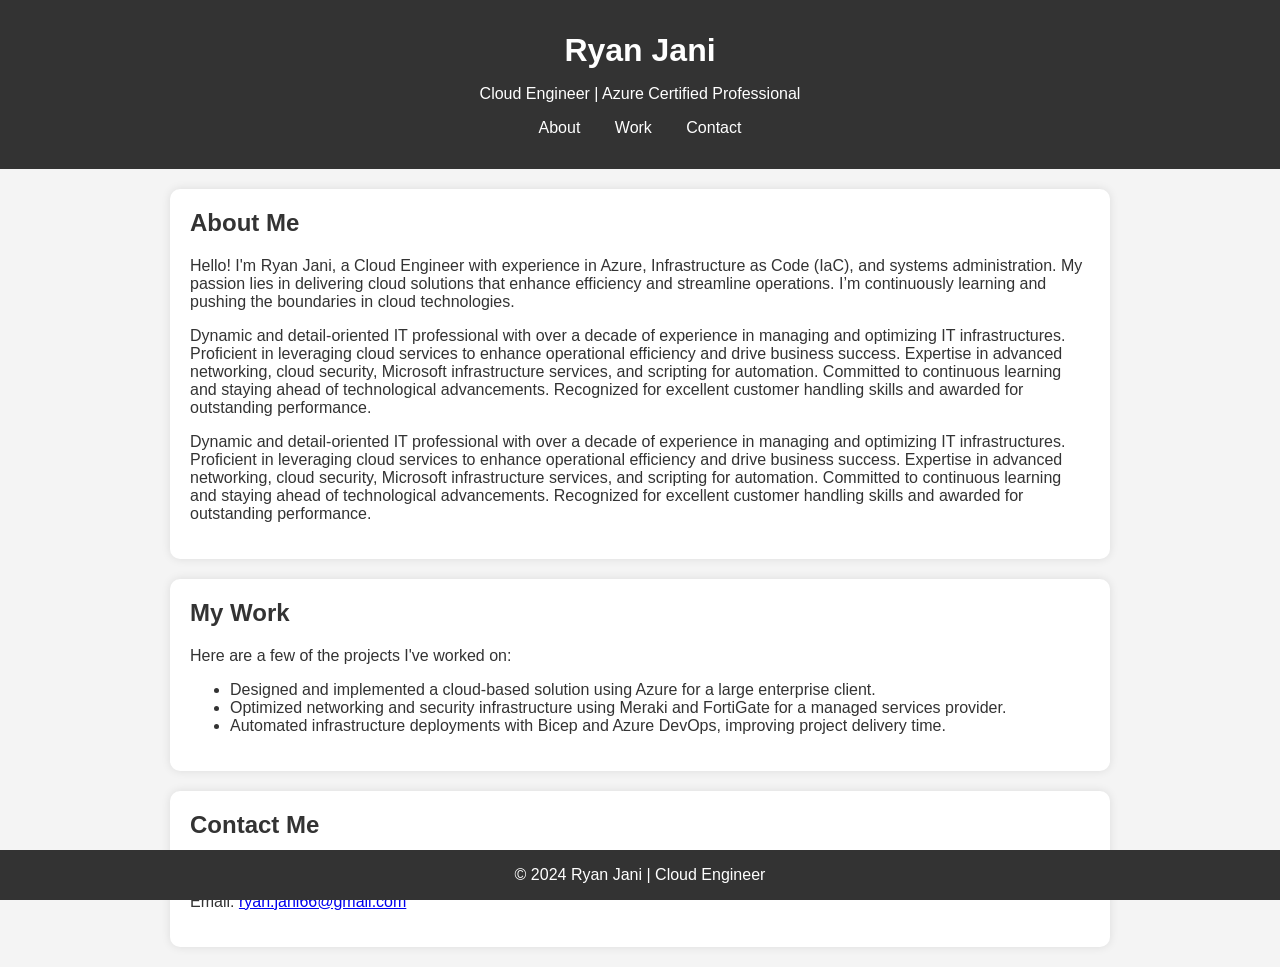
==== index.html @ 12c31dfa "Update and rename home.html to index.html" ====
<!DOCTYPE html>
<html lang="en">
<head>
    <meta charset="UTF-8">
    <meta name="viewport" content="width=device-width, initial-scale=1.0">
    <meta name="description" content="Ryan Jani - Cloud Engineer | Azure Certified Professional.">
    <title>Ryan Jani | Cloud Engineer</title>
    <style>
        body {
            font-family: Arial, sans-serif;
            margin: 0;
            padding: 0;
            background-color: #f4f4f4;
            color: #333;
        }
        header {
            background-color: #333;
            color: white;
            text-align: center;
            padding: 2rem 0;
        }
        header h1 {
            margin: 0;
        }
        nav {
            margin-top: 1rem;
        }
        nav a {
            margin: 0 15px;
            color: white;
            text-decoration: none;
        }
        section {
            max-width: 900px;
            margin: 20px auto;
            padding: 20px;
            background-color: white;
            border-radius: 10px;
            box-shadow: 0 0 10px rgba(0, 0, 0, 0.1);
        }
        h2 {
            margin-top: 0;
        }
        footer {
            text-align: center;
            padding: 1rem 0;
            background-color: #333;
            color: white;
            position: absolute;
            bottom: 0;
            width: 100%;
        }
    </style>
</head>
<body>

<header>
    <h1>Ryan Jani</h1>
    <p>Cloud Engineer | Azure Certified Professional</p>
    <nav>
        <a href="#about">About</a>
        <a href="#work">Work</a>
        <a href="#contact">Contact</a>
    </nav>
</header>

<section id="about">
    <h2>About Me</h2>
    <p>Hello! I'm Ryan Jani, a Cloud Engineer with experience in Azure, Infrastructure as Code (IaC), and systems administration. My passion lies in delivering cloud solutions that enhance efficiency and streamline operations. I’m continuously learning and pushing the boundaries in cloud technologies.</p>
	
	<p>Dynamic and detail-oriented IT professional with over a decade of experience in managing and optimizing IT infrastructures. Proficient in leveraging cloud services to enhance operational efficiency and drive business success. Expertise in advanced networking, cloud security, Microsoft infrastructure services, and scripting for automation. Committed to continuous learning and staying ahead of technological advancements. Recognized for excellent customer handling skills and awarded for outstanding performance.</p>
	<p>Dynamic and detail-oriented IT professional with over a decade of experience in managing and optimizing IT infrastructures. Proficient in leveraging cloud services to enhance operational efficiency and drive business success. Expertise in advanced networking, cloud security, Microsoft infrastructure services, and scripting for automation. Committed to continuous learning and staying ahead of technological advancements. Recognized for excellent customer handling skills and awarded for outstanding performance.</p>

</section>

<section id="work">
    <h2>My Work</h2>
    <p>Here are a few of the projects I've worked on:</p>
    <ul>
        <li>Designed and implemented a cloud-based solution using Azure for a large enterprise client.</li>
        <li>Optimized networking and security infrastructure using Meraki and FortiGate for a managed services provider.</li>
        <li>Automated infrastructure deployments with Bicep and Azure DevOps, improving project delivery time.</li>
    </ul>
</section>

<section id="contact">
    <h2>Contact Me</h2>
    <p>If you're interested in learning more or want to get in touch, feel free to contact me at:</p>
    <p>Email: <a href="mailto:ryan.jani66@gmail.com">ryan.jani66@gmail.com</a></p>
</section>

<footer>
    &copy; 2024 Ryan Jani | Cloud Engineer
</footer>

</body>
</html>
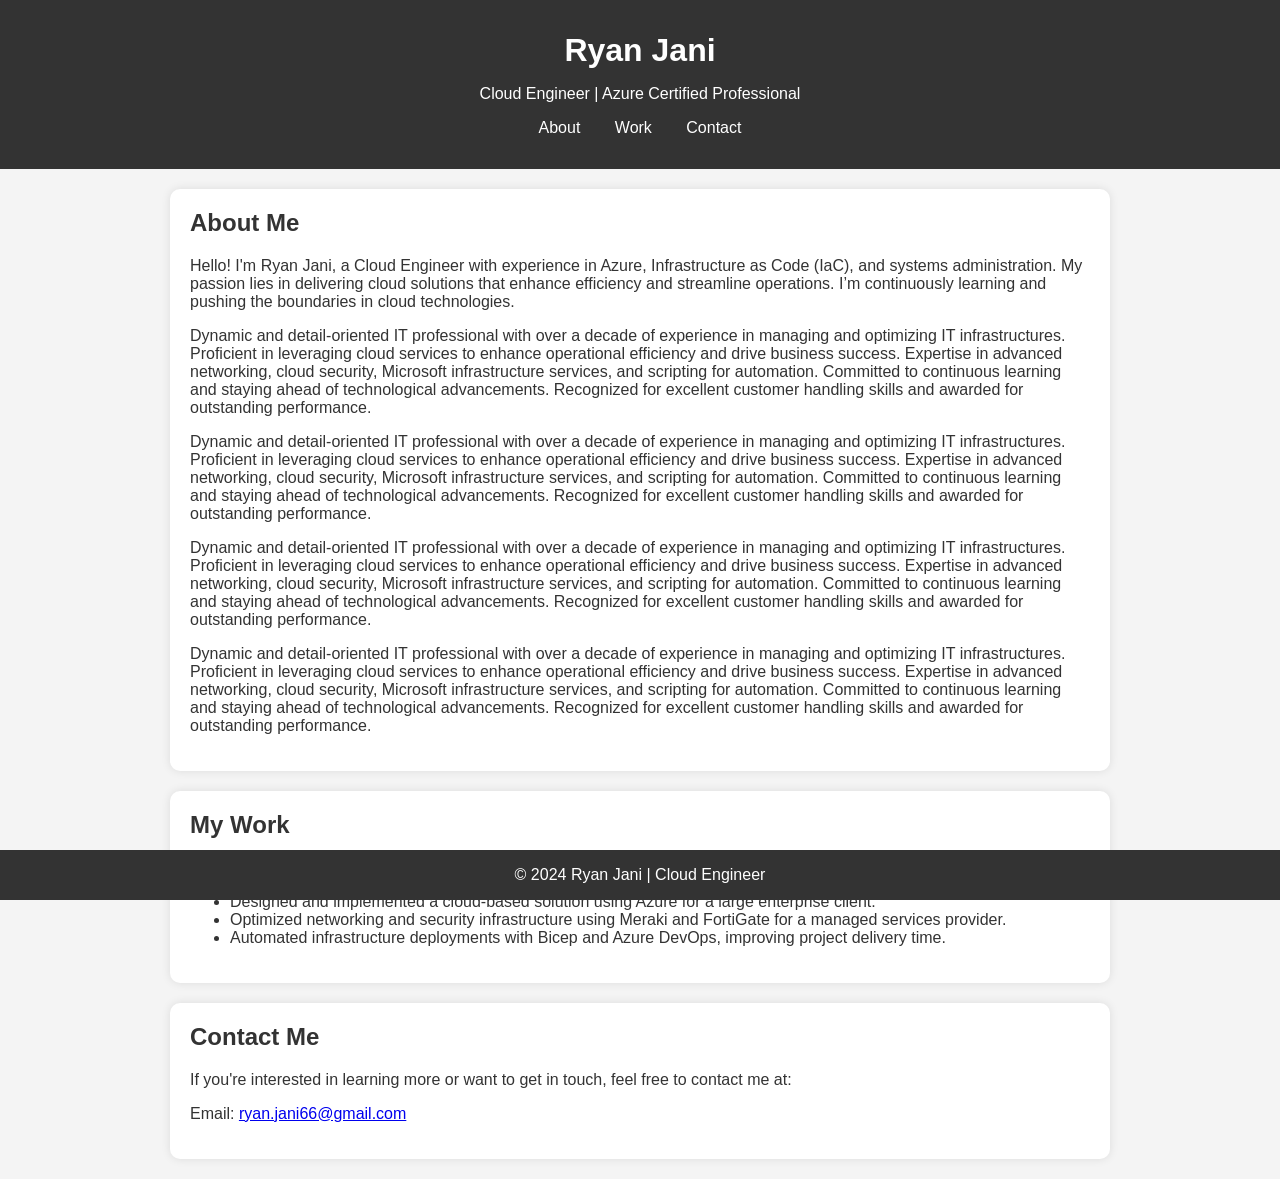
==== commit a6f0b5d5: "Update index.html" ====
--- a/index.html
+++ b/index.html
@@ -70,6 +70,8 @@
 	
 	<p>Dynamic and detail-oriented IT professional with over a decade of experience in managing and optimizing IT infrastructures. Proficient in leveraging cloud services to enhance operational efficiency and drive business success. Expertise in advanced networking, cloud security, Microsoft infrastructure services, and scripting for automation. Committed to continuous learning and staying ahead of technological advancements. Recognized for excellent customer handling skills and awarded for outstanding performance.</p>
 	<p>Dynamic and detail-oriented IT professional with over a decade of experience in managing and optimizing IT infrastructures. Proficient in leveraging cloud services to enhance operational efficiency and drive business success. Expertise in advanced networking, cloud security, Microsoft infrastructure services, and scripting for automation. Committed to continuous learning and staying ahead of technological advancements. Recognized for excellent customer handling skills and awarded for outstanding performance.</p>
+	<p>Dynamic and detail-oriented IT professional with over a decade of experience in managing and optimizing IT infrastructures. Proficient in leveraging cloud services to enhance operational efficiency and drive business success. Expertise in advanced networking, cloud security, Microsoft infrastructure services, and scripting for automation. Committed to continuous learning and staying ahead of technological advancements. Recognized for excellent customer handling skills and awarded for outstanding performance.</p>
+	<p>Dynamic and detail-oriented IT professional with over a decade of experience in managing and optimizing IT infrastructures. Proficient in leveraging cloud services to enhance operational efficiency and drive business success. Expertise in advanced networking, cloud security, Microsoft infrastructure services, and scripting for automation. Committed to continuous learning and staying ahead of technological advancements. Recognized for excellent customer handling skills and awarded for outstanding performance.</p>
 
 </section>
 
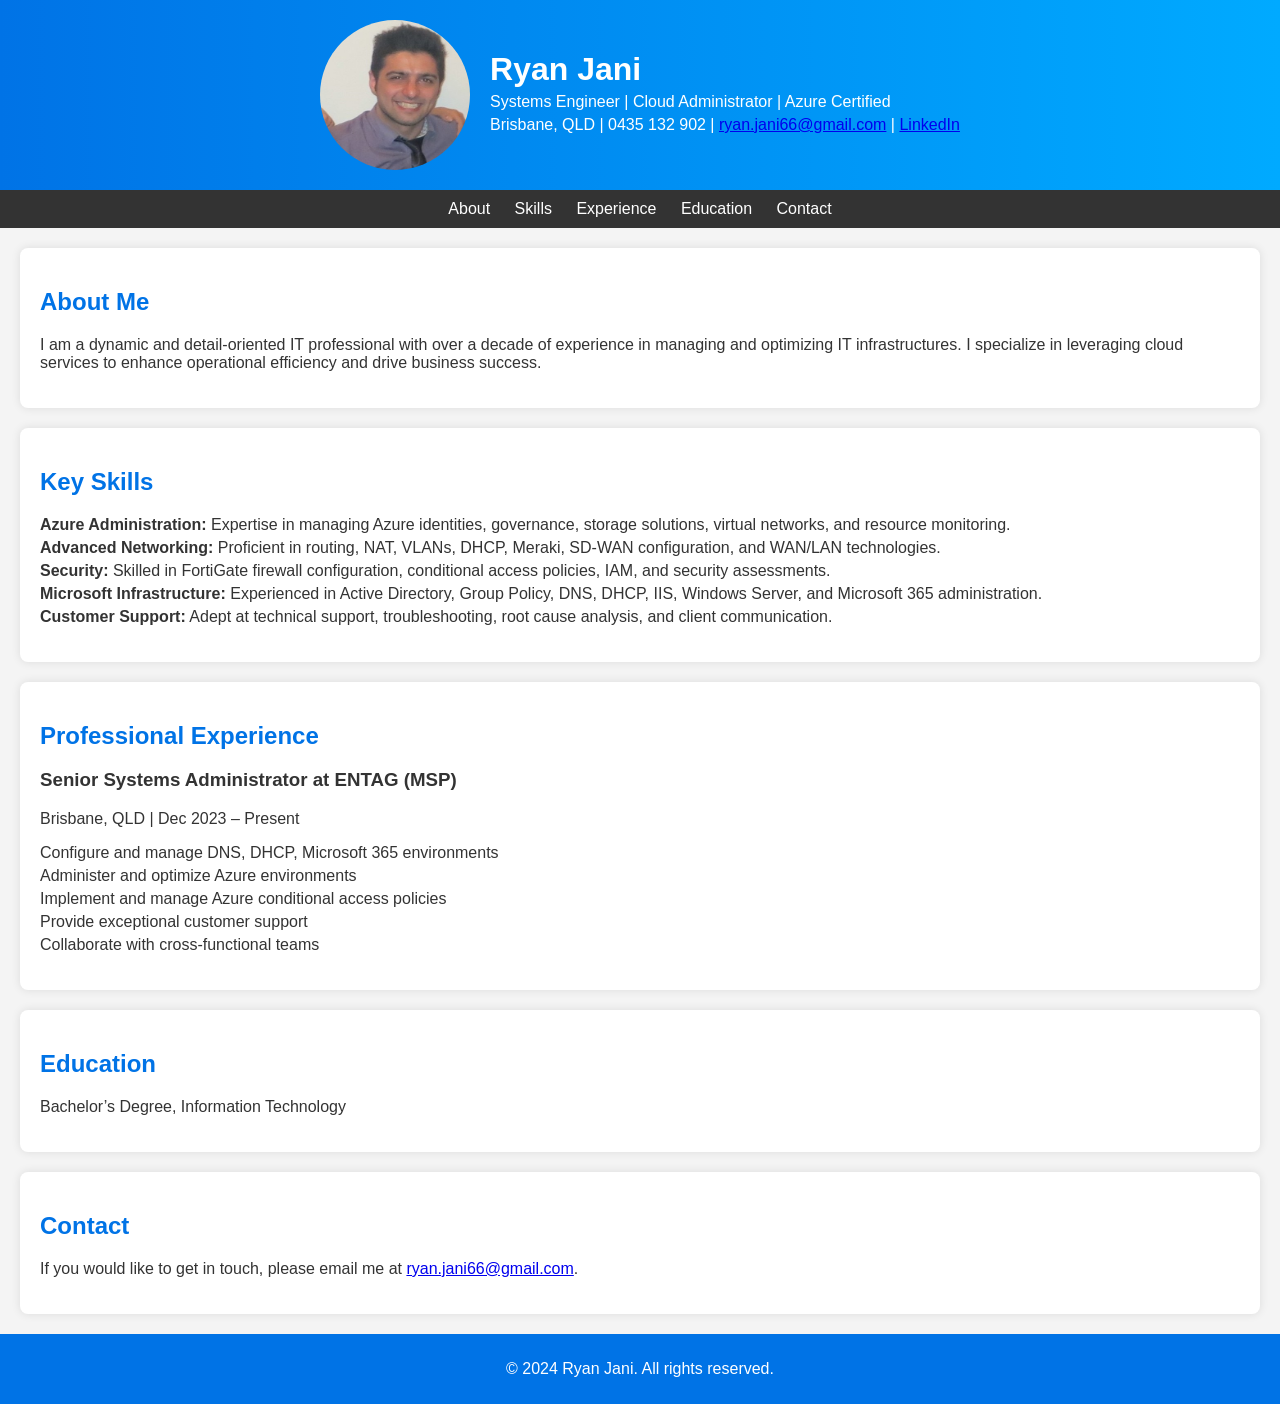
==== commit a4346d00: "Add files via upload" ====
--- a/index.html
+++ b/index.html
@@ -3,97 +3,66 @@
 <head>
     <meta charset="UTF-8">
     <meta name="viewport" content="width=device-width, initial-scale=1.0">
-    <meta name="description" content="Ryan Jani - Cloud Engineer | Azure Certified Professional.">
-    <title>Ryan Jani | Cloud Engineer</title>
-    <style>
-        body {
-            font-family: Arial, sans-serif;
-            margin: 0;
-            padding: 0;
-            background-color: #f4f4f4;
-            color: #333;
-        }
-        header {
-            background-color: #333;
-            color: white;
-            text-align: center;
-            padding: 2rem 0;
-        }
-        header h1 {
-            margin: 0;
-        }
-        nav {
-            margin-top: 1rem;
-        }
-        nav a {
-            margin: 0 15px;
-            color: white;
-            text-decoration: none;
-        }
-        section {
-            max-width: 900px;
-            margin: 20px auto;
-            padding: 20px;
-            background-color: white;
-            border-radius: 10px;
-            box-shadow: 0 0 10px rgba(0, 0, 0, 0.1);
-        }
-        h2 {
-            margin-top: 0;
-        }
-        footer {
-            text-align: center;
-            padding: 1rem 0;
-            background-color: #333;
-            color: white;
-            position: absolute;
-            bottom: 0;
-            width: 100%;
-        }
-    </style>
+    <title>Ryan Jani - Systems Engineer</title>
+    <link rel="stylesheet" href="styles.css">
 </head>
 <body>
-
-<header>
-    <h1>Ryan Jani</h1>
-    <p>Cloud Engineer | Azure Certified Professional</p>
+    <header>
+        <div class="header-content">
+            <img src="your-photo.jpg" alt="Ryan Jani" class="profile-photo">
+            <div class="header-text">
+                <h1>Ryan Jani</h1>
+                <p>Systems Engineer | Cloud Administrator | Azure Certified</p>
+                <p>Brisbane, QLD | 0435 132 902 | <a href="mailto:ryan.jani66@gmail.com">ryan.jani66@gmail.com</a> | <a href="#">LinkedIn</a></p>
+            </div>
+        </div>
+    </header>
     <nav>
-        <a href="#about">About</a>
-        <a href="#work">Work</a>
-        <a href="#contact">Contact</a>
+        <ul>
+            <li><a href="#about">About</a></li>
+            <li><a href="#skills">Skills</a></li>
+            <li><a href="#experience">Experience</a></li>
+            <li><a href="#education">Education</a></li>
+            <li><a href="#contact">Contact</a></li>
+        </ul>
     </nav>
-</header>
-
-<section id="about">
-    <h2>About Me</h2>
-    <p>Hello! I'm Ryan Jani, a Cloud Engineer with experience in Azure, Infrastructure as Code (IaC), and systems administration. My passion lies in delivering cloud solutions that enhance efficiency and streamline operations. I’m continuously learning and pushing the boundaries in cloud technologies.</p>
-	
-	<p>Dynamic and detail-oriented IT professional with over a decade of experience in managing and optimizing IT infrastructures. Proficient in leveraging cloud services to enhance operational efficiency and drive business success. Expertise in advanced networking, cloud security, Microsoft infrastructure services, and scripting for automation. Committed to continuous learning and staying ahead of technological advancements. Recognized for excellent customer handling skills and awarded for outstanding performance.</p>
-	<p>Dynamic and detail-oriented IT professional with over a decade of experience in managing and optimizing IT infrastructures. Proficient in leveraging cloud services to enhance operational efficiency and drive business success. Expertise in advanced networking, cloud security, Microsoft infrastructure services, and scripting for automation. Committed to continuous learning and staying ahead of technological advancements. Recognized for excellent customer handling skills and awarded for outstanding performance.</p>
-	<p>Dynamic and detail-oriented IT professional with over a decade of experience in managing and optimizing IT infrastructures. Proficient in leveraging cloud services to enhance operational efficiency and drive business success. Expertise in advanced networking, cloud security, Microsoft infrastructure services, and scripting for automation. Committed to continuous learning and staying ahead of technological advancements. Recognized for excellent customer handling skills and awarded for outstanding performance.</p>
-	<p>Dynamic and detail-oriented IT professional with over a decade of experience in managing and optimizing IT infrastructures. Proficient in leveraging cloud services to enhance operational efficiency and drive business success. Expertise in advanced networking, cloud security, Microsoft infrastructure services, and scripting for automation. Committed to continuous learning and staying ahead of technological advancements. Recognized for excellent customer handling skills and awarded for outstanding performance.</p>
-
-</section>
-
-<section id="work">
-    <h2>My Work</h2>
-    <p>Here are a few of the projects I've worked on:</p>
-    <ul>
-        <li>Designed and implemented a cloud-based solution using Azure for a large enterprise client.</li>
-        <li>Optimized networking and security infrastructure using Meraki and FortiGate for a managed services provider.</li>
-        <li>Automated infrastructure deployments with Bicep and Azure DevOps, improving project delivery time.</li>
-    </ul>
-</section>
-
-<section id="contact">
-    <h2>Contact Me</h2>
-    <p>If you're interested in learning more or want to get in touch, feel free to contact me at:</p>
-    <p>Email: <a href="mailto:ryan.jani66@gmail.com">ryan.jani66@gmail.com</a></p>
-</section>
-
-<footer>
-    &copy; 2024 Ryan Jani | Cloud Engineer
-</footer>
-
+    <section id="about">
+        <h2>About Me</h2>
+        <p>I am a dynamic and detail-oriented IT professional with over a decade of experience in managing and optimizing IT infrastructures. I specialize in leveraging cloud services to enhance operational efficiency and drive business success.</p>
+    </section>
+    <section id="skills">
+        <h2>Key Skills</h2>
+        <ul>
+            <li><strong>Azure Administration:</strong> Expertise in managing Azure identities, governance, storage solutions, virtual networks, and resource monitoring.</li>
+            <li><strong>Advanced Networking:</strong> Proficient in routing, NAT, VLANs, DHCP, Meraki, SD-WAN configuration, and WAN/LAN technologies.</li>
+            <li><strong>Security:</strong> Skilled in FortiGate firewall configuration, conditional access policies, IAM, and security assessments.</li>
+            <li><strong>Microsoft Infrastructure:</strong> Experienced in Active Directory, Group Policy, DNS, DHCP, IIS, Windows Server, and Microsoft 365 administration.</li>
+            <li><strong>Customer Support:</strong> Adept at technical support, troubleshooting, root cause analysis, and client communication.</li>
+        </ul>
+    </section>
+    <section id="experience">
+        <h2>Professional Experience</h2>
+        <h3>Senior Systems Administrator at ENTAG (MSP)</h3>
+        <p>Brisbane, QLD | Dec 2023 – Present</p>
+        <ul>
+            <li>Configure and manage DNS, DHCP, Microsoft 365 environments</li>
+            <li>Administer and optimize Azure environments</li>
+            <li>Implement and manage Azure conditional access policies</li>
+            <li>Provide exceptional customer support</li>
+            <li>Collaborate with cross-functional teams</li>
+        </ul>
+        <!-- Add more experience sections as needed -->
+    </section>
+    <section id="education">
+        <h2>Education</h2>
+        <p>Bachelor’s Degree, Information Technology</p>
+    </section>
+    <section id="contact">
+        <h2>Contact</h2>
+        <p>If you would like to get in touch, please email me at <a href="mailto:ryan.jani66@gmail.com">ryan.jani66@gmail.com</a>.</p>
+    </section>
+    <footer>
+        <p>© 2024 Ryan Jani. All rights reserved.</p>
+    </footer>
 </body>
 </html>
--- a/styles.css
+++ b/styles.css
@@ -0,0 +1,90 @@
+body {
+    font-family: 'Segoe UI', Tahoma, Geneva, Verdana, sans-serif;
+    margin: 0;
+    padding: 0;
+    background-color: #f4f4f4;
+    color: #333;
+}
+
+header {
+    background: linear-gradient(to right, #0073e6, #00aaff);
+    color: white;
+    padding: 20px;
+    text-align: center;
+}
+
+.header-content {
+    display: flex;
+    align-items: center;
+    justify-content: center;
+}
+
+.profile-photo {
+    border-radius: 50%;
+    width: 150px;
+    height: 150px;
+    margin-right: 20px;
+}
+
+.header-text {
+    text-align: left;
+}
+
+header h1 {
+    margin: 0;
+}
+
+header p {
+    margin: 5px 0;
+}
+
+nav {
+    background-color: #333;
+    color: white;
+    padding: 10px;
+    text-align: center;
+}
+
+nav ul {
+    list-style-type: none;
+    padding: 0;
+    margin: 0;
+}
+
+nav ul li {
+    display: inline;
+    margin: 0 10px;
+}
+
+nav ul li a {
+    color: white;
+    text-decoration: none;
+}
+
+section {
+    padding: 20px;
+    margin: 20px;
+    background-color: white;
+    border-radius: 8px;
+    box-shadow: 0 0 10px rgba(0, 0, 0, 0.1);
+}
+
+h2 {
+    color: #0073e6;
+}
+
+ul {
+    list-style-type: none;
+    padding: 0;
+}
+
+ul li {
+    margin: 5px 0;
+}
+
+footer {
+    text-align: center;
+    padding: 10px;
+    background-color: #0073e6;
+    color: white;
+}
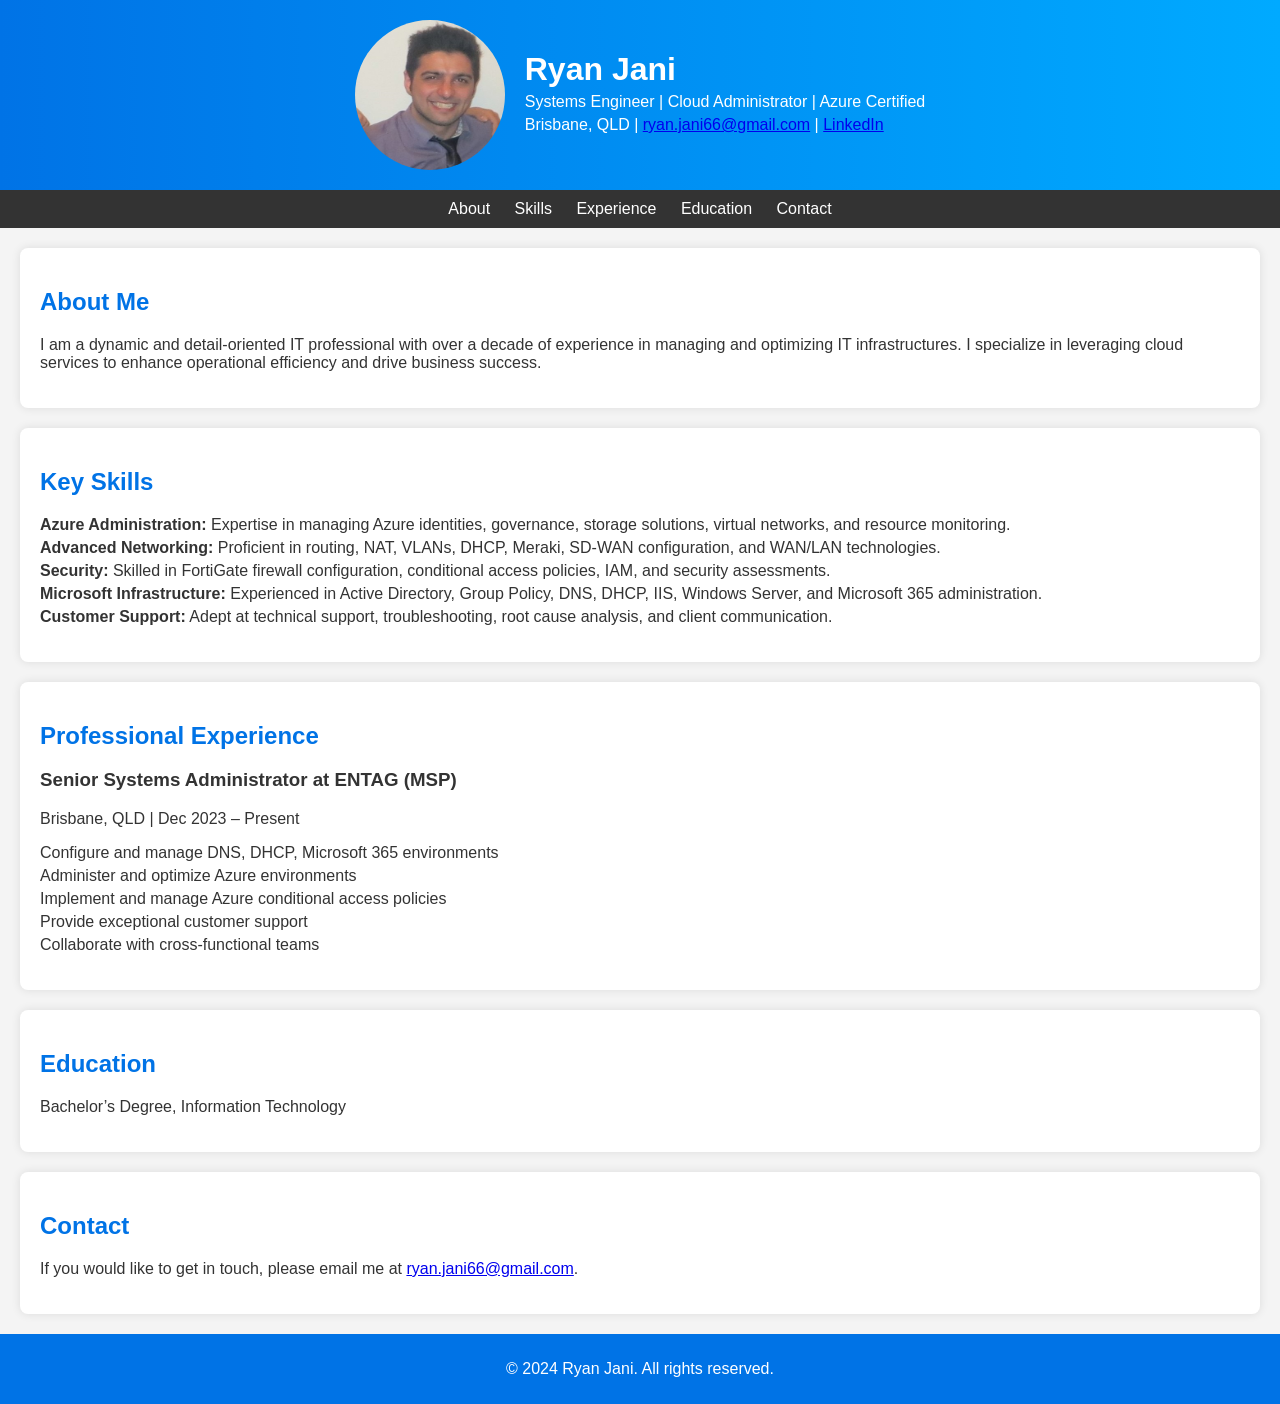
==== commit fe0a225f: "Update index.html" ====
--- a/index.html
+++ b/index.html
@@ -13,7 +13,7 @@
             <div class="header-text">
                 <h1>Ryan Jani</h1>
                 <p>Systems Engineer | Cloud Administrator | Azure Certified</p>
-                <p>Brisbane, QLD | 0435 132 902 | <a href="mailto:ryan.jani66@gmail.com">ryan.jani66@gmail.com</a> | <a href="#">LinkedIn</a></p>
+                <p>Brisbane, QLD | <a href="mailto:ryan.jani66@gmail.com">ryan.jani66@gmail.com</a> | <a href="#">LinkedIn</a></p>
             </div>
         </div>
     </header>
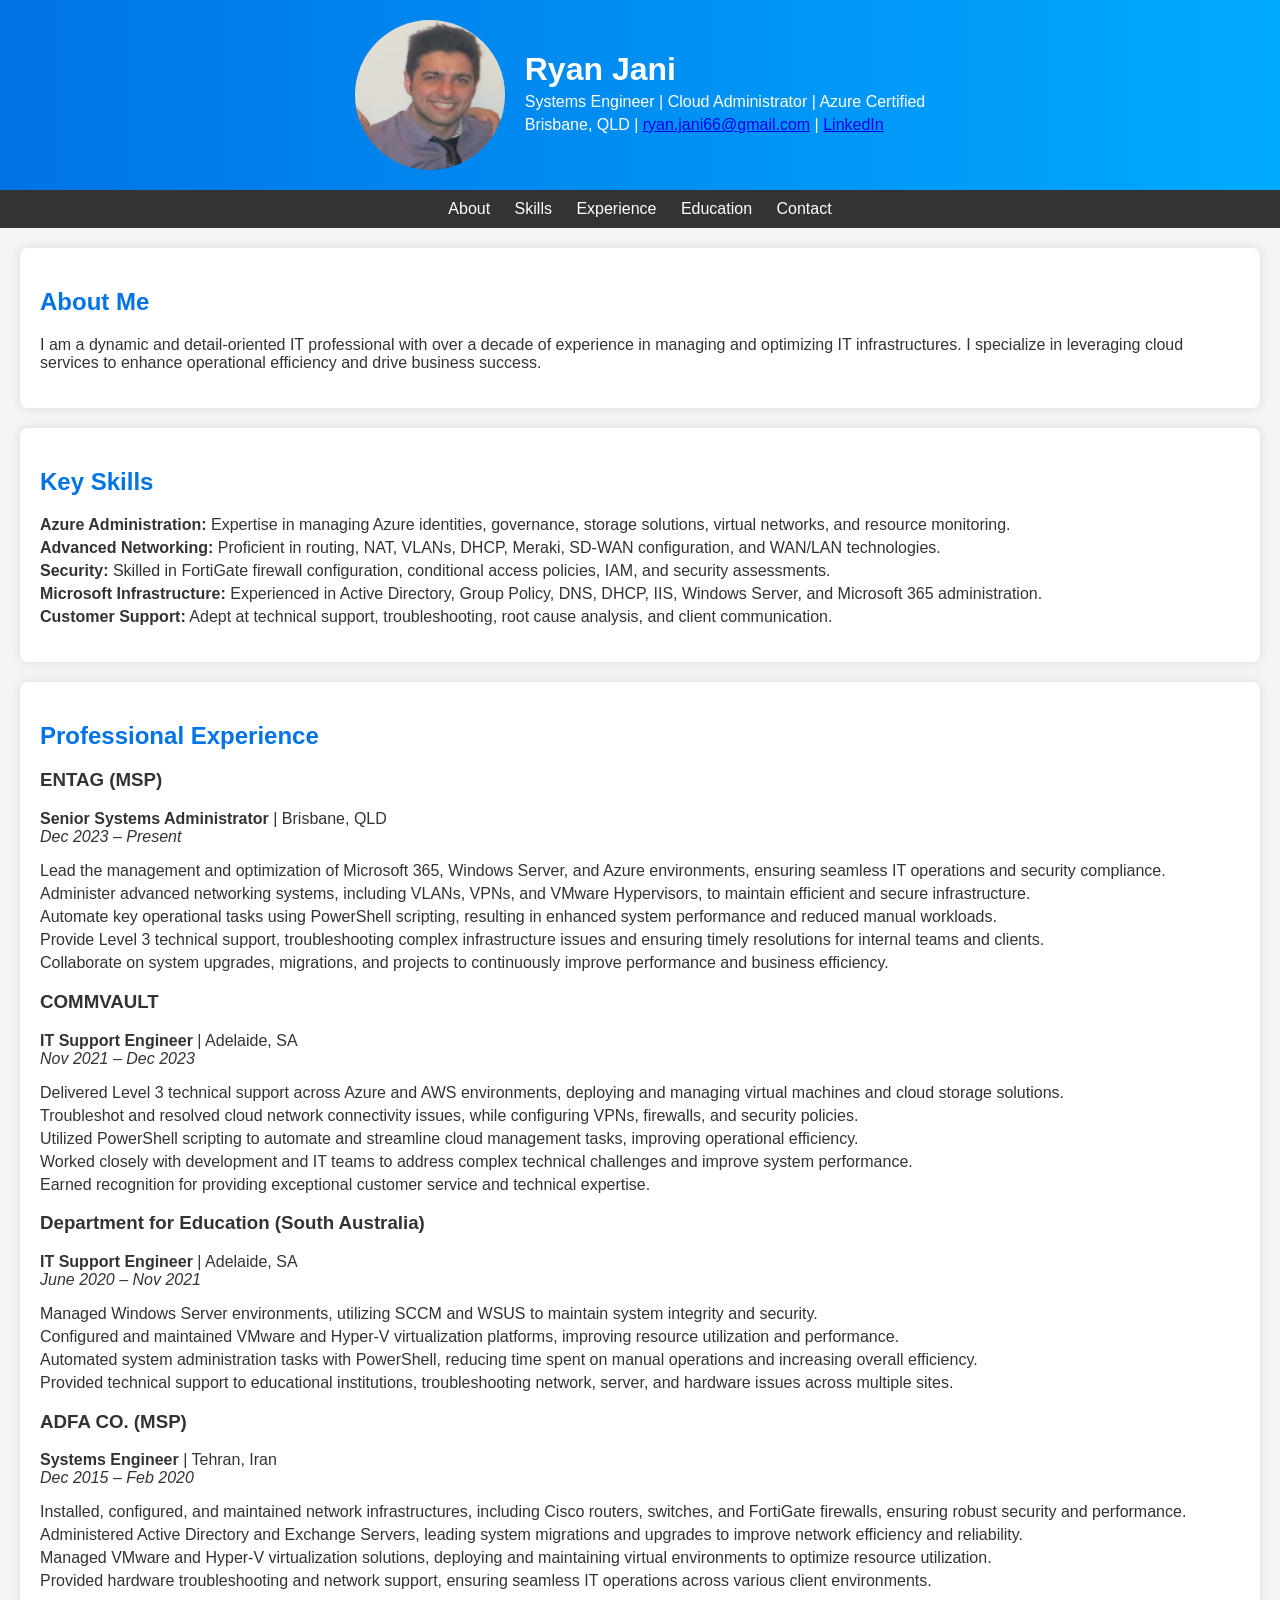
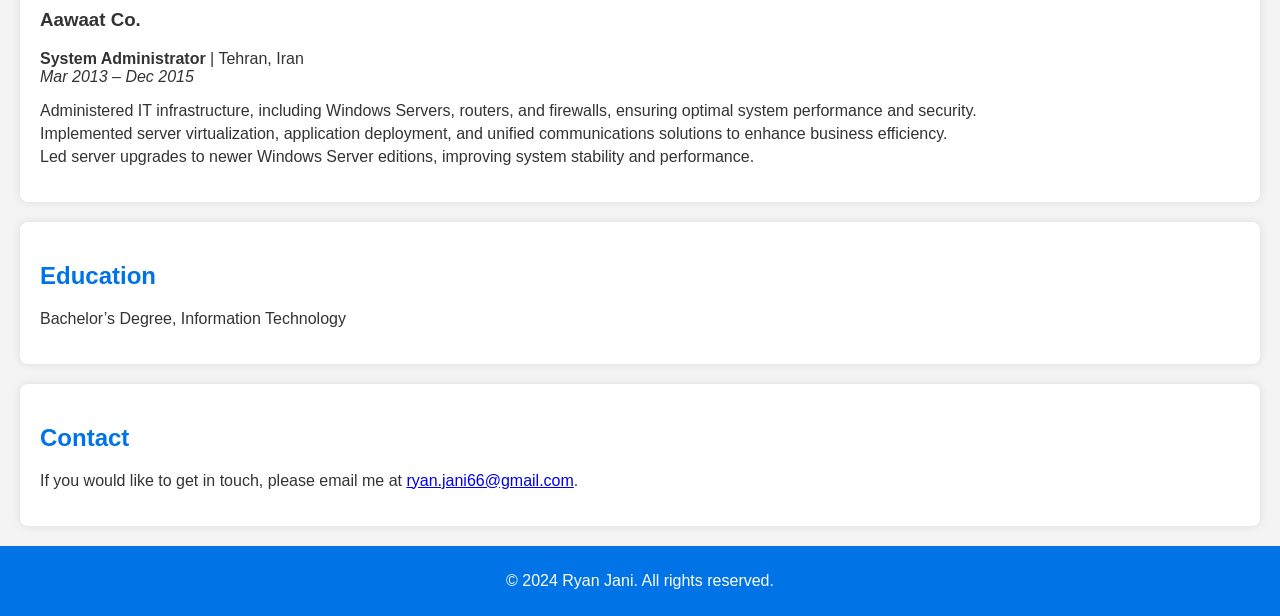
==== commit 769e46bb: "Update index.html" ====
--- a/index.html
+++ b/index.html
@@ -13,7 +13,7 @@
             <div class="header-text">
                 <h1>Ryan Jani</h1>
                 <p>Systems Engineer | Cloud Administrator | Azure Certified</p>
-                <p>Brisbane, QLD | <a href="mailto:ryan.jani66@gmail.com">ryan.jani66@gmail.com</a> | <a href="#">LinkedIn</a></p>
+                <p>Brisbane, QLD | <a href="mailto:ryan.jani66@gmail.com">ryan.jani66@gmail.com</a> | <a href="https://www.linkedin.com/in/ryanjani/">LinkedIn</a></p>
             </div>
         </div>
     </header>
@@ -40,18 +40,70 @@
             <li><strong>Customer Support:</strong> Adept at technical support, troubleshooting, root cause analysis, and client communication.</li>
         </ul>
     </section>
-    <section id="experience">
-        <h2>Professional Experience</h2>
-        <h3>Senior Systems Administrator at ENTAG (MSP)</h3>
-        <p>Brisbane, QLD | Dec 2023 – Present</p>
+    <section>
+    <h2>Professional Experience</h2>
+
+    <div>
+        <h3>ENTAG (MSP)</h3>
+        <p><strong>Senior Systems Administrator</strong> | Brisbane, QLD <br> 
+        <em>Dec 2023 – Present</em></p>
         <ul>
-            <li>Configure and manage DNS, DHCP, Microsoft 365 environments</li>
-            <li>Administer and optimize Azure environments</li>
-            <li>Implement and manage Azure conditional access policies</li>
-            <li>Provide exceptional customer support</li>
-            <li>Collaborate with cross-functional teams</li>
+            <li>Lead the management and optimization of Microsoft 365, Windows Server, and Azure environments, ensuring seamless IT operations and security compliance.</li>
+            <li>Administer advanced networking systems, including VLANs, VPNs, and VMware Hypervisors, to maintain efficient and secure infrastructure.</li>
+            <li>Automate key operational tasks using PowerShell scripting, resulting in enhanced system performance and reduced manual workloads.</li>
+            <li>Provide Level 3 technical support, troubleshooting complex infrastructure issues and ensuring timely resolutions for internal teams and clients.</li>
+            <li>Collaborate on system upgrades, migrations, and projects to continuously improve performance and business efficiency.</li>
         </ul>
-        <!-- Add more experience sections as needed -->
+    </div>
+
+    <div>
+        <h3>COMMVAULT</h3>
+        <p><strong>IT Support Engineer</strong> | Adelaide, SA <br> 
+        <em>Nov 2021 – Dec 2023</em></p>
+        <ul>
+            <li>Delivered Level 3 technical support across Azure and AWS environments, deploying and managing virtual machines and cloud storage solutions.</li>
+            <li>Troubleshot and resolved cloud network connectivity issues, while configuring VPNs, firewalls, and security policies.</li>
+            <li>Utilized PowerShell scripting to automate and streamline cloud management tasks, improving operational efficiency.</li>
+            <li>Worked closely with development and IT teams to address complex technical challenges and improve system performance.</li>
+            <li>Earned recognition for providing exceptional customer service and technical expertise.</li>
+        </ul>
+    </div>
+
+    <div>
+        <h3>Department for Education (South Australia)</h3>
+        <p><strong>IT Support Engineer</strong> | Adelaide, SA <br> 
+        <em>June 2020 – Nov 2021</em></p>
+        <ul>
+            <li>Managed Windows Server environments, utilizing SCCM and WSUS to maintain system integrity and security.</li>
+            <li>Configured and maintained VMware and Hyper-V virtualization platforms, improving resource utilization and performance.</li>
+            <li>Automated system administration tasks with PowerShell, reducing time spent on manual operations and increasing overall efficiency.</li>
+            <li>Provided technical support to educational institutions, troubleshooting network, server, and hardware issues across multiple sites.</li>
+        </ul>
+    </div>
+
+    <div>
+        <h3>ADFA CO. (MSP)</h3>
+        <p><strong>Systems Engineer</strong> | Tehran, Iran <br> 
+        <em>Dec 2015 – Feb 2020</em></p>
+        <ul>
+            <li>Installed, configured, and maintained network infrastructures, including Cisco routers, switches, and FortiGate firewalls, ensuring robust security and performance.</li>
+            <li>Administered Active Directory and Exchange Servers, leading system migrations and upgrades to improve network efficiency and reliability.</li>
+            <li>Managed VMware and Hyper-V virtualization solutions, deploying and maintaining virtual environments to optimize resource utilization.</li>
+            <li>Provided hardware troubleshooting and network support, ensuring seamless IT operations across various client environments.</li>
+        </ul>
+    </div>
+
+    <div>
+        <h3>Aawaat Co.</h3>
+        <p><strong>System Administrator</strong> | Tehran, Iran <br> 
+        <em>Mar 2013 – Dec 2015</em></p>
+        <ul>
+            <li>Administered IT infrastructure, including Windows Servers, routers, and firewalls, ensuring optimal system performance and security.</li>
+            <li>Implemented server virtualization, application deployment, and unified communications solutions to enhance business efficiency.</li>
+            <li>Led server upgrades to newer Windows Server editions, improving system stability and performance.</li>
+        </ul>
+    </div>
+
     </section>
     <section id="education">
         <h2>Education</h2>
